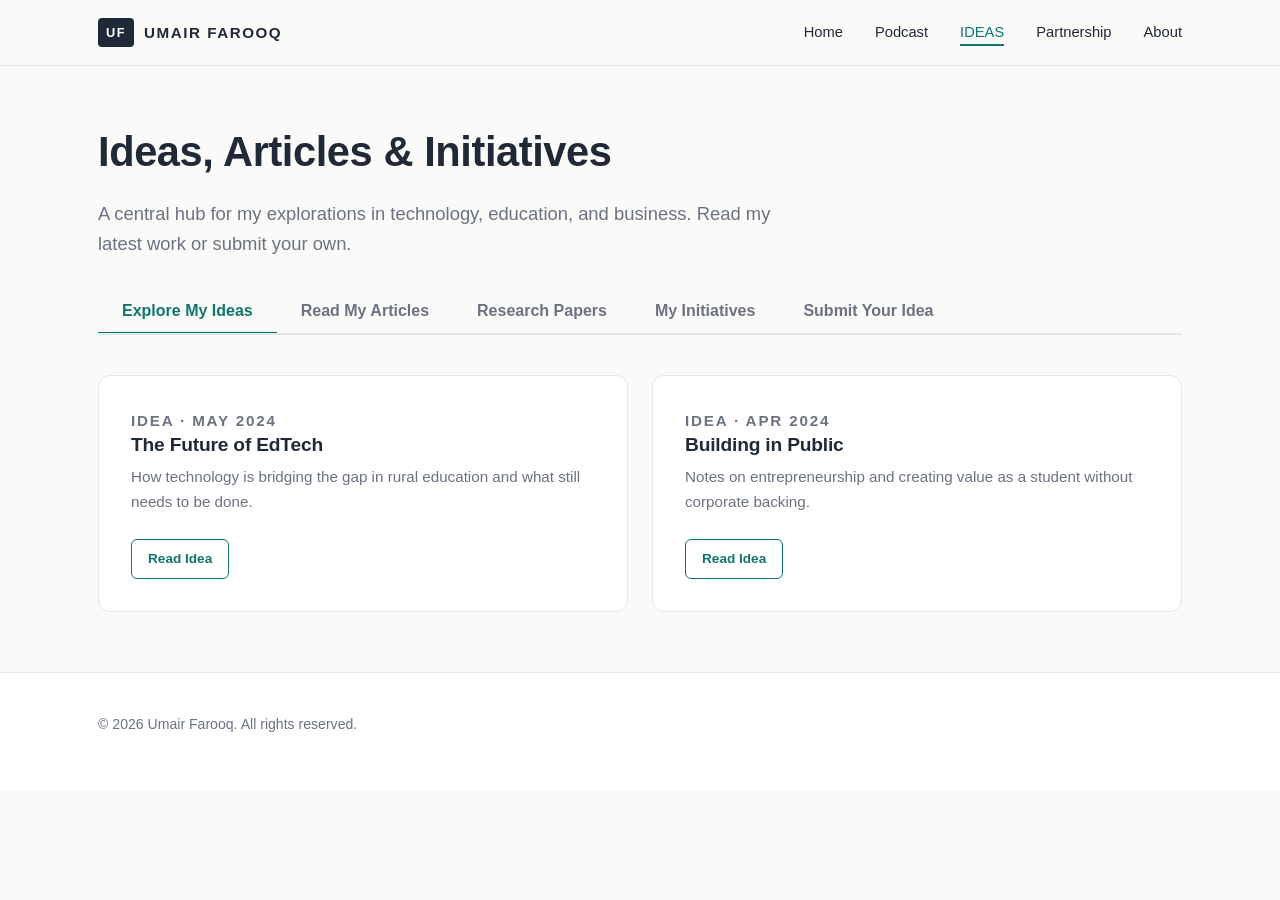
==== ideas.html @ 78187e90 "completed front end" ====
<!DOCTYPE html>
<html lang="en">
<head>
  <meta charset="UTF-8" />
  <meta name="viewport" content="width=device-width, initial-scale=1.0" />
  <title>Ideas &amp; Initiatives — Umair Farooq</title>
  <link rel="stylesheet" href="css/style.css" />
  <style>
    /* Tab Styles */
    .tab-menu {
      display: flex;
      border-bottom: 2px solid var(--border);
      margin-bottom: 40px;
      overflow-x: auto;
    }
    .tab-btn {
      background: none;
      border: none;
      padding: 12px 24px;
      font-size: 1rem;
      font-weight: 600;
      color: var(--muted);
      cursor: pointer;
      border-bottom: 3px solid transparent;
      margin-bottom: -2px;
      transition: all 0.2s;
      white-space: nowrap;
    }
    .tab-btn:hover { color: var(--text); }
    .tab-btn.active {
      color: var(--accent);
      border-bottom-color: var(--accent);
    }
    .tab-content { display: none; }
    .tab-content.active { display: block; animation: fadeIn 0.3s ease; }
    @keyframes fadeIn { from { opacity: 0; transform: translateY(5px); } to { opacity: 1; transform: translateY(0); } }

    /* Research List Style */
    .research-item {
      padding: 24px;
      border: 1px solid var(--border);
      border-radius: 8px;
      margin-bottom: 20px;
      background: var(--surface);
    }
    .research-item h3 { margin-bottom: 8px; }
    .research-meta {
      font-size: 0.85rem;
      color: var(--muted);
      margin-bottom: 16px;
      display: flex;
      gap: 16px;
      flex-wrap: wrap;
    }
    .research-abstract { margin-bottom: 16px; font-size: 0.95rem; }
  </style>
</head>
<body>

  <header class="site-header">
    <div class="container header-inner">
      <a href="index.html" class="logo" style="display: flex; align-items: center; gap: 10px;">
        <span style="background: var(--text); color: #fff; padding: 4px 8px; border-radius: 4px; font-size: 0.8rem;">UF</span>
        UMAIR FAROOQ
      </a>
      <button class="menu-toggle" aria-label="Toggle menu">☰</button>
      <nav class="main-nav">
        <ul>
          <li><a href="index.html">Home</a></li>
          <li><a href="podcast.html">Podcast</a></li>
          <li><a href="ideas.html" class="active">IDEAS</a></li>
          <li><a href="partnerships.html">Partnership</a></li>
          <li><a href="about.html">About</a></li>
        </ul>
      </nav>
    </div>
  </header>

  <main class="container" style="padding-top: 60px; padding-bottom: 60px;">
    
    <div style="margin-bottom: 30px;">
      <h1>Ideas, Articles &amp; Initiatives</h1>
      <p class="lead">A central hub for my explorations in technology, education, and business. Read my latest work or submit your own.</p>
    </div>

    <!-- TAB NAVIGATION -->
    <div class="tab-menu">
      <button class="tab-btn active" onclick="openTab('tab-ideas')">Explore My Ideas</button>
      <button class="tab-btn" onclick="openTab('tab-articles')">Read My Articles</button>
      <button class="tab-btn" onclick="openTab('tab-research')">Research Papers</button>
      <button class="tab-btn" onclick="openTab('tab-initiatives')">My Initiatives</button>
      <button class="tab-btn" onclick="openTab('tab-submit')">Submit Your Idea</button>
    </div>

    <!-- TAB 1: EXPLORE IDEAS (Cards) -->
    <div id="tab-ideas" class="tab-content active">
      <div class="grid-2">
        <a href="#" class="card" style="display: flex; flex-direction: column; justify-content: space-between;">
          <div>
            <p class="eyebrow">Idea · May 2024</p>
            <h3>The Future of EdTech</h3>
            <p>How technology is bridging the gap in rural education and what still needs to be done.</p>
          </div>
          <span class="btn btn-outline" style="margin-top: 24px; align-self: flex-start; padding: 8px 16px; font-size: 0.85rem;">Read Idea</span>
        </a>
        <a href="#" class="card" style="display: flex; flex-direction: column; justify-content: space-between;">
          <div>
            <p class="eyebrow">Idea · Apr 2024</p>
            <h3>Building in Public</h3>
            <p>Notes on entrepreneurship and creating value as a student without corporate backing.</p>
          </div>
          <span class="btn btn-outline" style="margin-top: 24px; align-self: flex-start; padding: 8px 16px; font-size: 0.85rem;">Read Idea</span>
        </a>
      </div>
    </div>

    <!-- TAB 2: READ ARTICLES (Editorial List) -->
    <div id="tab-articles" class="tab-content">
      <div style="max-width: 800px;">
        <div style="padding-bottom: 24px; border-bottom: 1px solid var(--border); margin-bottom: 24px;">
          <h3 style="margin-bottom: 5px;"><a href="#">The Psychology of Student Startups</a></h3>
          <p class="eyebrow">Published Article · May 12, 2024</p>
          <p>Why the fear of failure is the biggest barrier for young entrepreneurs, and how to overcome it.</p>
        </div>
        <div style="padding-bottom: 24px; border-bottom: 1px solid var(--border); margin-bottom: 24px;">
          <h3 style="margin-bottom: 5px;"><a href="#">Rethinking Higher Education Curriculums</a></h3>
          <p class="eyebrow">Published Article · Apr 05, 2024</p>
          <p>Are we teaching students the right skills for the 2030 job market? An analysis of current IT degrees.</p>
        </div>
      </div>
    </div>

    <!-- TAB 3: RESEARCH PAPERS (Academic List) -->
    <div id="tab-research" class="tab-content">
      <div class="research-item">
        <h3>Integration of AI in Primary Education</h3>
        <div class="research-meta">
          <span><strong>Authors:</strong> Umair Farooq</span>
          <span><strong>Domain:</strong> EdTech / AI</span>
          <span><strong>Status:</strong> Unpublished Draft</span>
        </div>
        <p class="research-abstract"><strong>Abstract:</strong> This paper explores the potential of LLMs to assist teachers in rural areas with lesson planning and personalized student feedback...</p>
        <a href="#" class="btn btn-outline" style="padding: 6px 14px; font-size: 0.85rem;">Read Paper</a>
        <a href="#" class="btn" style="padding: 6px 14px; font-size: 0.85rem; margin-left: 10px;">Download PDF</a>
      </div>
    </div>

    <!-- TAB 4: MY INITIATIVES -->
    <div id="tab-initiatives" class="tab-content">
      <div class="grid-2">
        <div class="card">
          <p class="eyebrow" style="color: #0369a1;">Initiative · Ongoing</p>
          <h3>Student Founders Network</h3>
          <p><strong>Objective:</strong> Connect student entrepreneurs with industry mentors.</p>
          <p><strong>Progress:</strong> 30% (Building MVP).</p>
          <a href="#" class="btn btn-outline" style="margin-top: 15px; padding: 8px 16px; font-size: 0.85rem;">Contribute to this</a>
        </div>
      </div>
    </div>

    <!-- TAB 5: SUBMIT YOUR IDEA (Comprehensive Form) -->
    <div id="tab-submit" class="tab-content">
      <div style="background: var(--surface); border: 1px solid var(--border); border-radius: 12px; padding: 40px; max-width: 800px;">
        <h2 style="margin-top: 0;">Submit Your Initiative</h2>
        <p class="lead" style="font-size: 1rem; margin-bottom: 30px;">
          Have an idea or project? Submit it below. Once reviewed, it may be published on the platform. You will receive a unique tracking ID to check the status later.
        </p>
        
        <form class="contact-form" id="submitIdeaForm">
          
          <label for="title">Initiative Title</label>
          <input type="text" id="title" placeholder="Give your initiative a clear title" required>

          <label for="category">Category</label>
          <select id="category" required>
            <option value="">Select a category...</option>
            <option value="tech">Technology</option>
            <option value="edu">Education</option>
            <option value="biz">Business / Startup</option>
            <option value="social">Social Impact</option>
          </select>

          <label for="problem">Problem They Want to Solve</label>
          <textarea id="problem" rows="3" placeholder="What is the core issue you are addressing?" required></textarea>

          <label for="solution">Proposed Solution</label>
          <textarea id="solution" rows="3" placeholder="How does your initiative solve this problem?" required></textarea>

          <label for="description">Detailed Description</label>
          <textarea id="description" rows="4" placeholder="Explain your initiative in detail..." required></textarea>

          <div style="border-top: 1px solid var(--border); margin: 30px 0 20px 0; padding-top: 20px;">
            <h3 style="font-size: 1.1rem;">Your Details</h3>
          </div>

          <label for="name">Your Name</label>
          <input type="text" id="name" placeholder="Full name" required>

          <label for="contact">Contact Info (Email or Phone)</label>
          <input type="text" id="contact" placeholder="How can we reach you?" required>

          <button type="submit" class="btn" style="margin-top: 30px;">Submit for Review</button>
          <p class="form-note">(Note: This form UI is ready. Backend connection will be added later).</p>
        </form>
      </div>
    </div>

  </main>

  <footer class="site-footer">
    <div class="container footer-inner">
      <p>© <span id="year"></span> Umair Farooq. All rights reserved.</p>
    </div>
  </footer>

  <script src="js/script.js"></script>
  <script>
    // JavaScript to handle the Tabs
    function openTab(tabId) {
      // Hide all tab contents
      const contents = document.querySelectorAll('.tab-content');
      contents.forEach(content => content.classList.remove('active'));

      // Remove active class from all buttons
      const buttons = document.querySelectorAll('.tab-btn');
      buttons.forEach(btn => btn.classList.remove('active'));

      // Show the selected tab content
      document.getElementById(tabId).classList.add('active');

      // Highlight the clicked button
      event.currentTarget.classList.add('active');
    }
  </script>
</body>
</html>
---- css/style.css ----
/* ============================================
   UMAIR FAROOQ — Global Stylesheet
   Charcoal + Teal + Off-white
   ============================================ */

* { box-sizing: border-box; margin: 0; padding: 0; }

:root {
  --bg: #fafaf9;
  --surface: #ffffff;
  --text: #1f2937;
  --muted: #6b7280;
  --accent: #0f766e;
  --accent-hover: #0b5d57;
  --border: #e5e7eb;
  --max-width: 1140px;
}

body {
  font-family: -apple-system, BlinkMacSystemFont, "Segoe UI", Roboto, Helvetica, Arial, sans-serif;
  color: var(--text);
  background: var(--bg);
  line-height: 1.65;
  -webkit-font-smoothing: antialiased;
}

.container {
  max-width: var(--max-width);
  margin: 0 auto;
  padding: 0 28px;
}

a { color: var(--accent); text-decoration: none; transition: color 0.15s; }
a:hover { color: var(--accent-hover); }

h1, h2, h3, h4 { line-height: 1.25; margin-bottom: 0.5em; font-weight: 700; letter-spacing: -0.01em; }
h1 { font-size: 2.6rem; }
h2 { font-size: 1.8rem; margin-top: 1.4em; }
h3 { font-size: 1.2rem; }

p { margin-bottom: 1em; }
.lead { font-size: 1.15rem; color: var(--muted); max-width: 680px; }

.eyebrow {
  text-transform: uppercase;
  font-size: 0.72rem;
  letter-spacing: 0.12em;
  color: var(--accent);
  font-weight: 600;
  margin-bottom: 0.6em;
}

/* ---------- Buttons ---------- */
.btn {
  display: inline-block;
  background: var(--accent);
  color: #fff;
  padding: 12px 24px;
  border-radius: 6px;
  font-weight: 600;
  font-size: 0.95rem;
  border: none;
  cursor: pointer;
  transition: background 0.15s, transform 0.1s;
}
.btn:hover { background: var(--accent-hover); color: #fff; }
.btn-outline {
  background: transparent;
  color: var(--accent);
  border: 1.5px solid var(--accent);
}
.btn-outline:hover { background: var(--accent); color: #fff; }
.btn-dark {
  background: var(--text);
}
.btn-dark:hover { background: #111827; }
.btn-danger { background: #a02c2c; }
.btn-danger:hover { background: #7c2020; }

/* ---------- Header ---------- */
.site-header {
  border-bottom: 1px solid var(--border);
  position: sticky;
  top: 0;
  background: rgba(250, 250, 249, 0.95);
  backdrop-filter: blur(8px);
  z-index: 100;
}
.header-inner {
  display: flex;
  align-items: center;
  justify-content: space-between;
  padding: 18px 28px;
}
.logo {
  font-weight: 800;
  letter-spacing: 0.1em;
  color: var(--text);
  font-size: 0.95rem;
}
.main-nav ul { display: flex; gap: 32px; list-style: none; }
.main-nav a {
  color: var(--text);
  font-size: 0.92rem;
  font-weight: 500;
  padding: 4px 0;
  border-bottom: 2px solid transparent;
}
.main-nav a.active { color: var(--accent); border-bottom-color: var(--accent); }
.main-nav a:hover { color: var(--accent); }

.menu-toggle {
  display: none;
  background: none;
  border: none;
  font-size: 1.5rem;
  cursor: pointer;
  color: var(--text);
}

/* ---------- Hero ---------- */
.hero { padding: 88px 0 64px; }
.hero-inner {
  display: grid;
  grid-template-columns: 1.3fr 1fr;
  gap: 64px;
  align-items: center;
}
.hero h1 { font-size: 3rem; margin-bottom: 0.3em; }
.hero .lead { margin-bottom: 1.4em; }
.hero-photo img {
  width: 100%;
  max-width: 380px;
  border-radius: 12px;
  display: block;
  box-shadow: 0 20px 50px rgba(31, 41, 55, 0.12);
}
.hero-links { display: flex; gap: 12px; margin-top: 24px; flex-wrap: wrap; }

/* ---------- Section & grids ---------- */
.section { padding: 64px 0; }
.section-alt { background: var(--surface); border-top: 1px solid var(--border); border-bottom: 1px solid var(--border); }
.grid-2 { display: grid; grid-template-columns: repeat(2, 1fr); gap: 24px; }
.grid-3 { display: grid; grid-template-columns: repeat(3, 1fr); gap: 24px; }
.grid-4 { display: grid; grid-template-columns: repeat(4, 1fr); gap: 20px; }

/* ---------- Cards ---------- */
.card {
  display: block;
  padding: 32px;
  border: 1px solid var(--border);
  border-radius: 12px;
  background: var(--surface);
  transition: transform 0.15s, box-shadow 0.15s, border-color 0.15s;
  color: var(--text);
}
.card:hover {
  transform: translateY(-3px);
  box-shadow: 0 14px 32px rgba(31, 41, 55, 0.08);
  border-color: #d1d5db;
}
.card h3 { margin-bottom: 0.4em; }
.card p { color: var(--muted); margin: 0; font-size: 0.95rem; }

/* ---------- Page header ---------- */
.page-header { padding: 80px 0 44px; border-bottom: 1px solid var(--border); }
.page-header h1 { margin-bottom: 0.3em; }

/* ---------- Footer ---------- */
.site-footer {
  border-top: 1px solid var(--border);
  padding: 40px 0;
  color: var(--muted);
  font-size: 0.88rem;
  background: var(--surface);
}
.footer-inner {
  display: flex;
  justify-content: space-between;
  align-items: center;
  flex-wrap: wrap;
  gap: 12px;
}
.footer-inner a { color: var(--muted); }
.footer-inner a:hover { color: var(--accent); }

/* ---------- Forms (shared) ---------- */
.contact-form {
  max-width: 560px;
  display: flex;
  flex-direction: column;
}
.contact-form label {
  font-weight: 600;
  font-size: 0.88rem;
  margin-bottom: 6px;
  margin-top: 18px;
}
.contact-form input,
.contact-form textarea,
.contact-form select {
  padding: 12px 14px;
  border: 1px solid var(--border);
  border-radius: 6px;
  font-family: inherit;
  font-size: 0.98rem;
  background: #fff;
  color: var(--text);
}
.contact-form input:focus,
.contact-form textarea:focus,
.contact-form select:focus {
  outline: 2px solid var(--accent);
  outline-offset: 1px;
  border-color: var(--accent);
}
.contact-form button { margin-top: 24px; align-self: flex-start; }
.form-note { font-size: 0.82rem; color: var(--muted); margin-top: 12px; }

/* ---------- Responsive ---------- */
@media (max-width: 860px) {
  .menu-toggle { display: block; }
  .main-nav {
    display: none;
    position: absolute;
    top: 100%;
    left: 0;
    right: 0;
    background: var(--surface);
    border-bottom: 1px solid var(--border);
    padding: 20px 28px;
  }
  .main-nav.open { display: block; }
.main-nav ul { 
  display: flex; 
  gap: 24px; /* Changed from 32px to 24px to fit the 5th item comfortably */
  list-style: none; 
}

  .hero { padding: 56px 0; }
  .hero-inner { grid-template-columns: 1fr; gap: 40px; }
  .hero-photo { order: -1; }
  .hero-photo img { max-width: 260px; }
  .hero h1 { font-size: 2.2rem; }

  .grid-2, .grid-3, .grid-4 { grid-template-columns: 1fr; }
  .section { padding: 44px 0; }
  .page-header { padding: 56px 0 32px; }
  h1 { font-size: 2.1rem; }
  h2 { font-size: 1.5rem; }
}
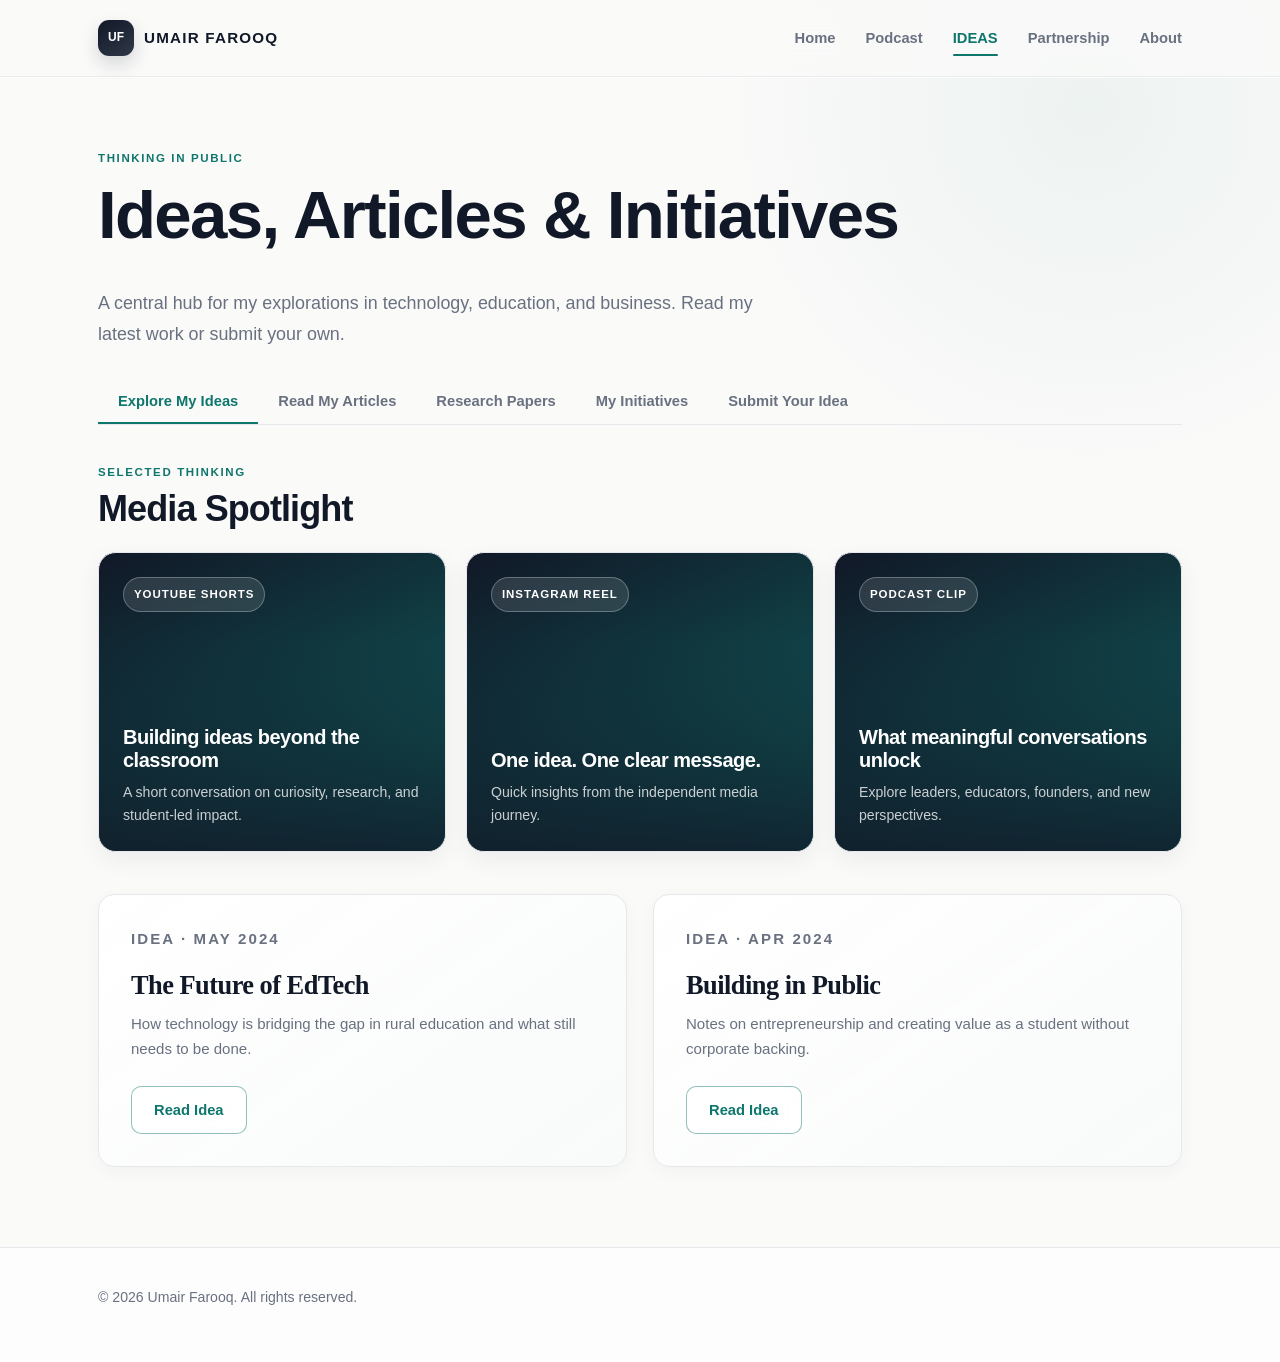
==== commit 920e1c4e: "updated code" ====
--- a/ideas.html
+++ b/ideas.html
@@ -5,62 +5,13 @@
   <meta name="viewport" content="width=device-width, initial-scale=1.0" />
   <title>Ideas &amp; Initiatives — Umair Farooq</title>
   <link rel="stylesheet" href="css/style.css" />
-  <style>
-    /* Tab Styles */
-    .tab-menu {
-      display: flex;
-      border-bottom: 2px solid var(--border);
-      margin-bottom: 40px;
-      overflow-x: auto;
-    }
-    .tab-btn {
-      background: none;
-      border: none;
-      padding: 12px 24px;
-      font-size: 1rem;
-      font-weight: 600;
-      color: var(--muted);
-      cursor: pointer;
-      border-bottom: 3px solid transparent;
-      margin-bottom: -2px;
-      transition: all 0.2s;
-      white-space: nowrap;
-    }
-    .tab-btn:hover { color: var(--text); }
-    .tab-btn.active {
-      color: var(--accent);
-      border-bottom-color: var(--accent);
-    }
-    .tab-content { display: none; }
-    .tab-content.active { display: block; animation: fadeIn 0.3s ease; }
-    @keyframes fadeIn { from { opacity: 0; transform: translateY(5px); } to { opacity: 1; transform: translateY(0); } }
-
-    /* Research List Style */
-    .research-item {
-      padding: 24px;
-      border: 1px solid var(--border);
-      border-radius: 8px;
-      margin-bottom: 20px;
-      background: var(--surface);
-    }
-    .research-item h3 { margin-bottom: 8px; }
-    .research-meta {
-      font-size: 0.85rem;
-      color: var(--muted);
-      margin-bottom: 16px;
-      display: flex;
-      gap: 16px;
-      flex-wrap: wrap;
-    }
-    .research-abstract { margin-bottom: 16px; font-size: 0.95rem; }
-  </style>
 </head>
 <body>
 
   <header class="site-header">
     <div class="container header-inner">
-      <a href="index.html" class="logo" style="display: flex; align-items: center; gap: 10px;">
-        <span style="background: var(--text); color: #fff; padding: 4px 8px; border-radius: 4px; font-size: 0.8rem;">UF</span>
+      <a href="index.html" class="logo">
+        <span class="logo-mark">UF</span>
         UMAIR FAROOQ
       </a>
       <button class="menu-toggle" aria-label="Toggle menu">☰</button>
@@ -76,57 +27,93 @@
     </div>
   </header>
 
-  <main class="container" style="padding-top: 60px; padding-bottom: 60px;">
+  <main class="container" style="padding-top: 72px; padding-bottom: 80px;">
     
     <div style="margin-bottom: 30px;">
+      <p class="eyebrow">Thinking in public</p>
       <h1>Ideas, Articles &amp; Initiatives</h1>
       <p class="lead">A central hub for my explorations in technology, education, and business. Read my latest work or submit your own.</p>
     </div>
 
     <!-- TAB NAVIGATION -->
     <div class="tab-menu">
-      <button class="tab-btn active" onclick="openTab('tab-ideas')">Explore My Ideas</button>
-      <button class="tab-btn" onclick="openTab('tab-articles')">Read My Articles</button>
-      <button class="tab-btn" onclick="openTab('tab-research')">Research Papers</button>
-      <button class="tab-btn" onclick="openTab('tab-initiatives')">My Initiatives</button>
-      <button class="tab-btn" onclick="openTab('tab-submit')">Submit Your Idea</button>
+      <button class="tab-btn active" onclick="openTab('tab-ideas', this)">Explore My Ideas</button>
+      <button class="tab-btn" onclick="openTab('tab-articles', this)">Read My Articles</button>
+      <button class="tab-btn" onclick="openTab('tab-research', this)">Research Papers</button>
+      <button class="tab-btn" onclick="openTab('tab-initiatives', this)">My Initiatives</button>
+      <button class="tab-btn" onclick="openTab('tab-submit', this)">Submit Your Idea</button>
     </div>
 
     <!-- TAB 1: EXPLORE IDEAS (Cards) -->
     <div id="tab-ideas" class="tab-content active">
+      <div class="media-section-heading">
+        <div>
+          <p class="eyebrow" style="margin-bottom: 6px;">Selected thinking</p>
+          <h2>Media Spotlight</h2>
+        </div>
+      </div>
+      <div class="spotlight-grid">
+        <a href="https://www.youtube.com/@umairf313" target="_blank" class="spotlight-card" aria-label="Watch on YouTube">
+          <div class="spotlight-card-content">
+            <span class="spotlight-platform">YouTube Shorts</span>
+            <div>
+              <h3>Building ideas beyond the classroom</h3>
+              <p>A short conversation on curiosity, research, and student-led impact.</p>
+            </div>
+          </div>
+        </a>
+        <a href="https://www.instagram.com/mir_umair_farooq/" target="_blank" class="spotlight-card" aria-label="View on Instagram">
+          <div class="spotlight-card-content">
+            <span class="spotlight-platform">Instagram Reel</span>
+            <div>
+              <h3>One idea. One clear message.</h3>
+              <p>Quick insights from the independent media journey.</p>
+            </div>
+          </div>
+        </a>
+        <a href="podcast.html" class="spotlight-card" aria-label="Explore the podcast">
+          <div class="spotlight-card-content">
+            <span class="spotlight-platform">Podcast Clip</span>
+            <div>
+              <h3>What meaningful conversations unlock</h3>
+              <p>Explore leaders, educators, founders, and new perspectives.</p>
+            </div>
+          </div>
+        </a>
+      </div>
       <div class="grid-2">
-        <a href="#" class="card" style="display: flex; flex-direction: column; justify-content: space-between;">
+        <a href="#" class="card editorial-card">
           <div>
             <p class="eyebrow">Idea · May 2024</p>
             <h3>The Future of EdTech</h3>
             <p>How technology is bridging the gap in rural education and what still needs to be done.</p>
           </div>
-          <span class="btn btn-outline" style="margin-top: 24px; align-self: flex-start; padding: 8px 16px; font-size: 0.85rem;">Read Idea</span>
-        </a>
-        <a href="#" class="card" style="display: flex; flex-direction: column; justify-content: space-between;">
+          <span class="btn btn-outline" style="margin-top: 24px; align-self: flex-start;">Read Idea</span>
+        </a>
+        <a href="#" class="card editorial-card">
           <div>
             <p class="eyebrow">Idea · Apr 2024</p>
             <h3>Building in Public</h3>
             <p>Notes on entrepreneurship and creating value as a student without corporate backing.</p>
           </div>
-          <span class="btn btn-outline" style="margin-top: 24px; align-self: flex-start; padding: 8px 16px; font-size: 0.85rem;">Read Idea</span>
+          <span class="btn btn-outline" style="margin-top: 24px; align-self: flex-start;">Read Idea</span>
         </a>
       </div>
     </div>
 
     <!-- TAB 2: READ ARTICLES (Editorial List) -->
     <div id="tab-articles" class="tab-content">
-      <div style="max-width: 800px;">
-        <div style="padding-bottom: 24px; border-bottom: 1px solid var(--border); margin-bottom: 24px;">
-          <h3 style="margin-bottom: 5px;"><a href="#">The Psychology of Student Startups</a></h3>
+      <div class="article-list">
+        <article class="article-item">
+          <h3><a href="#">The Psychology of Student Startups</a></h3>
           <p class="eyebrow">Published Article · May 12, 2024</p>
           <p>Why the fear of failure is the biggest barrier for young entrepreneurs, and how to overcome it.</p>
-        </div>
-        <div style="padding-bottom: 24px; border-bottom: 1px solid var(--border); margin-bottom: 24px;">
-          <h3 style="margin-bottom: 5px;"><a href="#">Rethinking Higher Education Curriculums</a></h3>
+        </article>
+        <article class="article-item">
+          <h3><a href="#">Rethinking Higher Education Curriculums</a></h3>
           <p class="eyebrow">Published Article · Apr 05, 2024</p>
           <p>Are we teaching students the right skills for the 2030 job market? An analysis of current IT degrees.</p>
-        </div>
+        </article>
       </div>
     </div>
 
@@ -160,7 +147,7 @@
 
     <!-- TAB 5: SUBMIT YOUR IDEA (Comprehensive Form) -->
     <div id="tab-submit" class="tab-content">
-      <div style="background: var(--surface); border: 1px solid var(--border); border-radius: 12px; padding: 40px; max-width: 800px;">
+      <div class="form-panel">
         <h2 style="margin-top: 0;">Submit Your Initiative</h2>
         <p class="lead" style="font-size: 1rem; margin-bottom: 30px;">
           Have an idea or project? Submit it below. Once reviewed, it may be published on the platform. You will receive a unique tracking ID to check the status later.
@@ -200,7 +187,7 @@
           <input type="text" id="contact" placeholder="How can we reach you?" required>
 
           <button type="submit" class="btn" style="margin-top: 30px;">Submit for Review</button>
-          <p class="form-note">(Note: This form UI is ready. Backend connection will be added later).</p>
+          <p class="form-note">Submissions are sent securely to the platform backend.</p>
         </form>
       </div>
     </div>
@@ -216,7 +203,7 @@
   <script src="js/script.js"></script>
   <script>
     // JavaScript to handle the Tabs
-    function openTab(tabId) {
+    function openTab(tabId, activeButton) {
       // Hide all tab contents
       const contents = document.querySelectorAll('.tab-content');
       contents.forEach(content => content.classList.remove('active'));
@@ -229,7 +216,7 @@
       document.getElementById(tabId).classList.add('active');
 
       // Highlight the clicked button
-      event.currentTarget.classList.add('active');
+      activeButton.classList.add('active');
     }
   </script>
 </body>
--- a/css/style.css
+++ b/css/style.css
@@ -1,25 +1,38 @@
 /* ============================================
-   UMAIR FAROOQ — Global Stylesheet
-   Charcoal + Teal + Off-white
+   UMAIR FAROOQ — Premium Global Stylesheet
+   Charcoal, Off-white, and Muted Teal
    ============================================ */
 
-* { box-sizing: border-box; margin: 0; padding: 0; }
+* {
+  box-sizing: border-box;
+  margin: 0;
+  padding: 0;
+}
 
 :root {
   --bg: #fafaf9;
   --surface: #ffffff;
-  --text: #1f2937;
-  --muted: #6b7280;
+  --text: #111827;
+  --muted: #697180;
   --accent: #0f766e;
   --accent-hover: #0b5d57;
-  --border: #e5e7eb;
+  --accent-soft: rgba(15, 118, 110, 0.10);
+  --border: #e6e8ec;
+  --shadow-sm: 0 8px 24px rgba(17, 24, 39, 0.06);
+  --shadow-lg: 0 24px 55px rgba(17, 24, 39, 0.12);
   --max-width: 1140px;
+}
+
+html {
+  scroll-behavior: smooth;
 }
 
 body {
   font-family: -apple-system, BlinkMacSystemFont, "Segoe UI", Roboto, Helvetica, Arial, sans-serif;
   color: var(--text);
-  background: var(--bg);
+  background:
+    radial-gradient(circle at 85% 8%, rgba(15, 118, 110, 0.055), transparent 24rem),
+    var(--bg);
   line-height: 1.65;
   -webkit-font-smoothing: antialiased;
 }
@@ -27,225 +40,781 @@
 .container {
   max-width: var(--max-width);
   margin: 0 auto;
-  padding: 0 28px;
-}
-
-a { color: var(--accent); text-decoration: none; transition: color 0.15s; }
-a:hover { color: var(--accent-hover); }
-
-h1, h2, h3, h4 { line-height: 1.25; margin-bottom: 0.5em; font-weight: 700; letter-spacing: -0.01em; }
-h1 { font-size: 2.6rem; }
-h2 { font-size: 1.8rem; margin-top: 1.4em; }
-h3 { font-size: 1.2rem; }
-
-p { margin-bottom: 1em; }
-.lead { font-size: 1.15rem; color: var(--muted); max-width: 680px; }
+  padding-inline: 28px;
+}
+
+a {
+  color: var(--accent);
+  text-decoration: none;
+  transition: color 180ms ease;
+}
+
+a:hover {
+  color: var(--accent-hover);
+}
+
+h1,
+h2,
+h3,
+h4 {
+  line-height: 1.16;
+  margin-bottom: 0.5em;
+  font-weight: 800;
+  letter-spacing: -0.025em;
+}
+
+h1 {
+  font-size: clamp(2.45rem, 6vw, 4.2rem);
+}
+
+h2 {
+  font-size: clamp(1.65rem, 3vw, 2.25rem);
+  margin-top: 1.4em;
+}
+
+h3 {
+  font-size: 1.25rem;
+}
+
+p {
+  margin-bottom: 1em;
+}
+
+.lead {
+  max-width: 700px;
+  color: var(--muted);
+  font-size: 1.12rem;
+  line-height: 1.75;
+}
 
 .eyebrow {
+  margin-bottom: 0.7em;
+  color: var(--accent);
+  font-size: 0.72rem;
+  font-weight: 800;
+  letter-spacing: 0.14em;
   text-transform: uppercase;
-  font-size: 0.72rem;
-  letter-spacing: 0.12em;
+}
+
+/* ---------- Modern Glass Header ---------- */
+.site-header {
+  position: sticky;
+  top: 0;
+  z-index: 100;
+  border-bottom: 1px solid rgba(230, 232, 236, 0.82);
+  background: rgba(250, 250, 249, 0.78);
+  box-shadow: 0 1px 0 rgba(255, 255, 255, 0.75);
+  backdrop-filter: blur(18px) saturate(140%);
+  -webkit-backdrop-filter: blur(18px) saturate(140%);
+}
+
+.header-inner {
+  display: flex;
+  align-items: center;
+  justify-content: space-between;
+  min-height: 76px;
+  padding-block: 14px;
+}
+
+.logo {
+  display: flex;
+  align-items: center;
+  gap: 10px;
+  color: var(--text);
+  font-size: 0.95rem;
+  font-weight: 900;
+  letter-spacing: 0.08em;
+}
+
+.logo-mark {
+  display: grid;
+  width: 36px;
+  height: 36px;
+  place-items: center;
+  border-radius: 11px;
+  background: linear-gradient(145deg, var(--text), #303949);
+  color: #fff;
+  box-shadow: 0 8px 18px rgba(17, 24, 39, 0.16);
+  font-size: 0.75rem;
+  letter-spacing: 0;
+}
+
+.main-nav ul {
+  display: flex;
+  gap: 30px;
+  list-style: none;
+}
+
+.main-nav a {
+  position: relative;
+  display: block;
+  padding: 8px 0;
+  color: var(--muted);
+  font-size: 0.92rem;
+  font-weight: 700;
+}
+
+.main-nav a::after {
+  position: absolute;
+  right: 0;
+  bottom: 2px;
+  left: 0;
+  height: 2px;
+  border-radius: 99px;
+  background: var(--accent);
+  content: "";
+  transform: scaleX(0);
+  transition: transform 180ms ease;
+}
+
+.main-nav a.active,
+.main-nav a:hover {
   color: var(--accent);
-  font-weight: 600;
-  margin-bottom: 0.6em;
-}
-
-/* ---------- Buttons ---------- */
+}
+
+.main-nav a.active::after,
+.main-nav a:hover::after {
+  transform: scaleX(1);
+}
+
+.menu-toggle {
+  display: none;
+  border: 0;
+  background: transparent;
+  color: var(--text);
+  cursor: pointer;
+  font-size: 1.5rem;
+}
+
+/* ---------- Premium Buttons ---------- */
 .btn {
-  display: inline-block;
+  display: inline-flex;
+  align-items: center;
+  justify-content: center;
+  min-height: 46px;
+  padding: 11px 22px;
+  border: 1px solid transparent;
+  border-radius: 10px;
+  background: linear-gradient(135deg, var(--accent), #16877d);
+  box-shadow: 0 8px 20px rgba(15, 118, 110, 0.16);
+  color: #fff;
+  font-size: 0.92rem;
+  font-weight: 800;
+  cursor: pointer;
+  transition: transform 180ms ease, box-shadow 180ms ease, background 180ms ease;
+}
+
+.btn:hover {
+  background: linear-gradient(135deg, var(--accent-hover), var(--accent));
+  box-shadow: 0 12px 28px rgba(15, 118, 110, 0.24);
+  color: #fff;
+  transform: translateY(-2px);
+}
+
+.btn:active {
+  transform: translateY(0);
+}
+
+.btn-outline {
+  border-color: rgba(15, 118, 110, 0.45);
+  background: rgba(255, 255, 255, 0.72);
+  box-shadow: none;
+  color: var(--accent);
+  backdrop-filter: blur(8px);
+}
+
+.btn-outline:hover {
+  border-color: var(--accent);
   background: var(--accent);
   color: #fff;
-  padding: 12px 24px;
-  border-radius: 6px;
-  font-weight: 600;
-  font-size: 0.95rem;
-  border: none;
-  cursor: pointer;
-  transition: background 0.15s, transform 0.1s;
-}
-.btn:hover { background: var(--accent-hover); color: #fff; }
-.btn-outline {
-  background: transparent;
-  color: var(--accent);
-  border: 1.5px solid var(--accent);
-}
-.btn-outline:hover { background: var(--accent); color: #fff; }
+}
+
 .btn-dark {
-  background: var(--text);
-}
-.btn-dark:hover { background: #111827; }
-.btn-danger { background: #a02c2c; }
-.btn-danger:hover { background: #7c2020; }
-
-/* ---------- Header ---------- */
-.site-header {
-  border-bottom: 1px solid var(--border);
-  position: sticky;
-  top: 0;
-  background: rgba(250, 250, 249, 0.95);
-  backdrop-filter: blur(8px);
-  z-index: 100;
-}
-.header-inner {
-  display: flex;
-  align-items: center;
-  justify-content: space-between;
-  padding: 18px 28px;
-}
-.logo {
-  font-weight: 800;
-  letter-spacing: 0.1em;
-  color: var(--text);
-  font-size: 0.95rem;
-}
-.main-nav ul { display: flex; gap: 32px; list-style: none; }
-.main-nav a {
-  color: var(--text);
-  font-size: 0.92rem;
-  font-weight: 500;
-  padding: 4px 0;
-  border-bottom: 2px solid transparent;
-}
-.main-nav a.active { color: var(--accent); border-bottom-color: var(--accent); }
-.main-nav a:hover { color: var(--accent); }
-
-.menu-toggle {
-  display: none;
-  background: none;
-  border: none;
-  font-size: 1.5rem;
-  cursor: pointer;
-  color: var(--text);
-}
-
-/* ---------- Hero ---------- */
-.hero { padding: 88px 0 64px; }
+  background: linear-gradient(135deg, var(--text), #293241);
+  box-shadow: 0 8px 20px rgba(17, 24, 39, 0.16);
+}
+
+/* ---------- Hero & Portrait ---------- */
+.hero {
+  padding: 90px 0 70px;
+}
+
 .hero-inner {
   display: grid;
-  grid-template-columns: 1.3fr 1fr;
-  gap: 64px;
+  grid-template-columns: minmax(0, 1.25fr) minmax(280px, 0.75fr);
   align-items: center;
-}
-.hero h1 { font-size: 3rem; margin-bottom: 0.3em; }
-.hero .lead { margin-bottom: 1.4em; }
+  gap: 70px;
+}
+
+.hero-text {
+  position: relative;
+  z-index: 1;
+}
+
+.hero-text h1 {
+  max-width: 760px;
+  margin-bottom: 0.28em;
+}
+
+.hero-text .lead {
+  margin-bottom: 1.1em;
+}
+
+.hero-links {
+  display: flex;
+  flex-wrap: wrap;
+  gap: 12px;
+  margin-top: 28px;
+}
+
+.hero-photo {
+  position: relative;
+  isolation: isolate;
+  display: grid;
+  place-items: center;
+  min-height: 440px;
+}
+
+.hero-photo::before {
+  position: absolute;
+  z-index: -2;
+  width: 88%;
+  height: 88%;
+  border-radius: 42% 58% 64% 36% / 45% 38% 62% 55%;
+  background: linear-gradient(145deg, rgba(15, 118, 110, 0.22), rgba(15, 118, 110, 0.03));
+  content: "";
+  transform: rotate(-7deg);
+}
+
+.hero-photo::after {
+  position: absolute;
+  z-index: -1;
+  right: 1%;
+  bottom: 4%;
+  width: 70%;
+  height: 16%;
+  border-radius: 50%;
+  background: rgba(17, 24, 39, 0.12);
+  content: "";
+  filter: blur(18px);
+}
+
 .hero-photo img {
-  width: 100%;
-  max-width: 380px;
-  border-radius: 12px;
+  width: min(82%, 360px);
+  aspect-ratio: 4 / 5;
+  border: 8px solid rgba(255, 255, 255, 0.92);
+  border-radius: 42% 58% 52% 48% / 36% 42% 58% 64%;
+  object-fit: cover;
+  box-shadow: var(--shadow-lg);
+  transition: transform 500ms cubic-bezier(.2,.8,.2,1), border-radius 500ms ease;
+}
+
+.hero-photo:hover img {
+  border-radius: 34% 66% 45% 55% / 44% 36% 64% 56%;
+  transform: translateY(-6px) rotate(1deg);
+}
+
+/* ---------- Cards, Grids & Editorial Content ---------- */
+.grid-2 {
+  display: grid;
+  grid-template-columns: repeat(2, minmax(0, 1fr));
+  gap: 26px;
+}
+
+.grid-3 {
+  display: grid;
+  grid-template-columns: repeat(3, minmax(0, 1fr));
+  gap: 26px;
+}
+
+.grid-4 {
+  display: grid;
+  grid-template-columns: repeat(4, minmax(0, 1fr));
+  gap: 20px;
+}
+
+.card {
+  position: relative;
   display: block;
-  box-shadow: 0 20px 50px rgba(31, 41, 55, 0.12);
-}
-.hero-links { display: flex; gap: 12px; margin-top: 24px; flex-wrap: wrap; }
-
-/* ---------- Section & grids ---------- */
-.section { padding: 64px 0; }
-.section-alt { background: var(--surface); border-top: 1px solid var(--border); border-bottom: 1px solid var(--border); }
-.grid-2 { display: grid; grid-template-columns: repeat(2, 1fr); gap: 24px; }
-.grid-3 { display: grid; grid-template-columns: repeat(3, 1fr); gap: 24px; }
-.grid-4 { display: grid; grid-template-columns: repeat(4, 1fr); gap: 20px; }
-
-/* ---------- Cards ---------- */
-.card {
-  display: block;
+  overflow: hidden;
   padding: 32px;
   border: 1px solid var(--border);
-  border-radius: 12px;
+  border-radius: 16px;
+  background: rgba(255, 255, 255, 0.9);
+  box-shadow: 0 5px 18px rgba(17, 24, 39, 0.035);
+  color: var(--text);
+  transition: transform 220ms cubic-bezier(.2,.8,.2,1), box-shadow 220ms ease, border-color 220ms ease;
+}
+
+.card::after {
+  position: absolute;
+  right: -40px;
+  bottom: -40px;
+  width: 100px;
+  height: 100px;
+  border-radius: 50%;
+  background: var(--accent-soft);
+  content: "";
+  opacity: 0;
+  transition: opacity 220ms ease, transform 220ms ease;
+}
+
+.card:hover {
+  border-color: rgba(15, 118, 110, 0.48);
+  box-shadow: var(--shadow-lg);
+  transform: translateY(-7px);
+}
+
+.card:hover::after {
+  opacity: 1;
+  transform: scale(1.35);
+}
+
+.card h3 {
+  margin-bottom: 0.45em;
+}
+
+.card p {
+  margin: 0;
+  color: var(--muted);
+  font-size: 0.94rem;
+}
+
+/* ---------- Homepage Interactive Tiles ---------- */
+.navigation-tile {
+  min-height: 210px;
+  padding: 28px;
+  text-align: left;
+}
+
+.tile-icon {
+  display: grid;
+  width: 44px;
+  height: 44px;
+  margin-bottom: 34px;
+  place-items: center;
+  border: 1px solid rgba(15, 118, 110, 0.16);
+  border-radius: 13px;
+  background: var(--accent-soft);
+  color: var(--accent);
+  font-size: 1.1rem;
+  font-weight: 900;
+  transition: background 220ms ease, color 220ms ease, transform 220ms ease;
+}
+
+.navigation-tile:hover .tile-icon {
+  background: var(--accent);
+  color: #fff;
+  transform: rotate(-4deg) scale(1.05);
+}
+
+.tile-arrow {
+  position: absolute;
+  right: 26px;
+  bottom: 20px;
+  color: var(--accent);
+  font-size: 1.1rem;
+  opacity: 0;
+  transform: translateX(-8px);
+  transition: opacity 220ms ease, transform 220ms ease;
+}
+
+.navigation-tile:hover .tile-arrow {
+  opacity: 1;
+  transform: translateX(0);
+}
+
+/* ---------- Podcast Media Library ---------- */
+.media-section-heading {
+  display: flex;
+  align-items: end;
+  justify-content: space-between;
+  margin: 12px 0 22px;
+}
+
+.media-section-heading h2 {
+  margin: 0;
+}
+
+.media-card {
+  min-height: 230px;
+  padding: 28px;
+  background:
+    linear-gradient(145deg, rgba(255, 255, 255, 0.96), rgba(242, 247, 246, 0.96));
+  text-align: left;
+}
+
+.media-card::before {
+  position: absolute;
+  right: 22px;
+  bottom: 22px;
+  width: 58px;
+  height: 58px;
+  border: 1px solid rgba(15, 118, 110, 0.18);
+  border-radius: 50%;
+  background: rgba(255, 255, 255, 0.8);
+  content: "▶";
+  display: grid;
+  place-items: center;
+  color: var(--accent);
+  font-size: 0.85rem;
+  box-shadow: 0 10px 22px rgba(17, 24, 39, 0.08);
+  transition: background 220ms ease, color 220ms ease, transform 220ms ease;
+}
+
+.media-card:hover::before {
+  background: var(--accent);
+  color: #fff;
+  transform: scale(1.08);
+}
+
+.media-card h3,
+.media-card p {
+  max-width: calc(100% - 70px);
+}
+
+.media-card h3 {
+  margin-top: 48px;
+  margin-bottom: 8px;
+}
+
+.media-card .eyebrow {
+  position: absolute;
+  top: 24px;
+  left: 28px;
+}
+
+/* ---------- Ideas Tabs & Editorial Cards ---------- */
+.tab-menu {
+  display: flex;
+  overflow-x: auto;
+  margin-bottom: 38px;
+  border-bottom: 1px solid var(--border);
+  scrollbar-width: thin;
+}
+
+.tab-btn {
+  flex: 0 0 auto;
+  margin-bottom: -1px;
+  padding: 13px 20px;
+  border: 0;
+  border-bottom: 3px solid transparent;
+  background: transparent;
+  color: var(--muted);
+  font-size: 0.92rem;
+  font-weight: 800;
+  cursor: pointer;
+  transition: color 180ms ease, border-color 180ms ease;
+}
+
+.tab-btn:hover {
+  color: var(--text);
+}
+
+.tab-btn.active {
+  border-bottom-color: var(--accent);
+  color: var(--accent);
+}
+
+.tab-content {
+  display: none;
+}
+
+.tab-content.active {
+  display: block;
+  animation: fadeIn 280ms ease;
+}
+
+@keyframes fadeIn {
+  from { opacity: 0; transform: translateY(7px); }
+  to { opacity: 1; transform: translateY(0); }
+}
+
+.editorial-card {
+  min-height: 260px;
+  display: flex;
+  flex-direction: column;
+  justify-content: space-between;
+  background:
+    linear-gradient(145deg, rgba(255,255,255,0.98), rgba(248,250,249,0.96));
+}
+
+.editorial-card .eyebrow {
+  margin-bottom: 18px;
+}
+
+.editorial-card h3 {
+  font-family: Georgia, "Times New Roman", serif;
+  font-size: 1.65rem;
+  letter-spacing: -0.02em;
+}
+
+.article-list {
+  max-width: 820px;
+}
+
+.article-item {
+  margin-bottom: 18px;
+  padding: 28px 0 26px;
+  border-bottom: 1px solid var(--border);
+}
+
+.article-item h3 {
+  margin-bottom: 8px;
+  font-family: Georgia, "Times New Roman", serif;
+  font-size: 1.55rem;
+}
+
+.article-item p:not(.eyebrow) {
+  max-width: 680px;
+  color: var(--muted);
+}
+
+/* ---------- Premium Social Media Spotlight ---------- */
+.spotlight-grid {
+  display: grid;
+  grid-template-columns: repeat(3, minmax(0, 1fr));
+  gap: 20px;
+  margin-bottom: 42px;
+}
+
+.spotlight-card {
+  position: relative;
+  min-height: 300px;
+  overflow: hidden;
+  border: 1px solid var(--border);
+  border-radius: 18px;
+  background:
+    linear-gradient(155deg, rgba(17,24,39,0.92), rgba(15,118,110,0.78)),
+    var(--text);
+  box-shadow: var(--shadow-sm);
+  color: #fff;
+  transition: transform 220ms ease, box-shadow 220ms ease;
+}
+
+.spotlight-card:hover {
+  box-shadow: var(--shadow-lg);
+  transform: translateY(-6px);
+}
+
+.spotlight-card-content {
+  position: absolute;
+  inset: 0;
+  display: flex;
+  flex-direction: column;
+  justify-content: space-between;
+  padding: 24px;
+  background: linear-gradient(to top, rgba(17,24,39,0.82), transparent 70%);
+}
+
+.spotlight-platform {
+  align-self: flex-start;
+  padding: 7px 10px;
+  border: 1px solid rgba(255,255,255,0.28);
+  border-radius: 999px;
+  background: rgba(255,255,255,0.12);
+  font-size: 0.72rem;
+  font-weight: 800;
+  letter-spacing: 0.08em;
+  text-transform: uppercase;
+  backdrop-filter: blur(10px);
+}
+
+.spotlight-card h3 {
+  margin: 0;
+  color: #fff;
+  font-size: 1.25rem;
+}
+
+.spotlight-card p {
+  margin: 8px 0 0;
+  color: rgba(255,255,255,0.78);
+  font-size: 0.88rem;
+}
+
+.research-item {
+  margin-bottom: 20px;
+  padding: 28px;
+  border: 1px solid var(--border);
+  border-radius: 14px;
   background: var(--surface);
-  transition: transform 0.15s, box-shadow 0.15s, border-color 0.15s;
+  box-shadow: var(--shadow-sm);
+}
+
+.research-meta {
+  display: flex;
+  flex-wrap: wrap;
+  gap: 12px 24px;
+  margin-bottom: 16px;
+  color: var(--muted);
+  font-size: 0.85rem;
+}
+
+.research-abstract {
+  max-width: 760px;
+  font-size: 0.95rem;
+}
+
+/* ---------- Modern Forms ---------- */
+.contact-form {
+  display: flex;
+  max-width: 600px;
+  flex-direction: column;
+}
+
+.contact-form label {
+  margin: 18px 0 7px;
   color: var(--text);
-}
-.card:hover {
-  transform: translateY(-3px);
-  box-shadow: 0 14px 32px rgba(31, 41, 55, 0.08);
-  border-color: #d1d5db;
-}
-.card h3 { margin-bottom: 0.4em; }
-.card p { color: var(--muted); margin: 0; font-size: 0.95rem; }
-
-/* ---------- Page header ---------- */
-.page-header { padding: 80px 0 44px; border-bottom: 1px solid var(--border); }
-.page-header h1 { margin-bottom: 0.3em; }
-
-/* ---------- Footer ---------- */
-.site-footer {
-  border-top: 1px solid var(--border);
-  padding: 40px 0;
-  color: var(--muted);
   font-size: 0.88rem;
-  background: var(--surface);
-}
-.footer-inner {
-  display: flex;
-  justify-content: space-between;
-  align-items: center;
-  flex-wrap: wrap;
-  gap: 12px;
-}
-.footer-inner a { color: var(--muted); }
-.footer-inner a:hover { color: var(--accent); }
-
-/* ---------- Forms (shared) ---------- */
-.contact-form {
-  max-width: 560px;
-  display: flex;
-  flex-direction: column;
-}
-.contact-form label {
-  font-weight: 600;
-  font-size: 0.88rem;
-  margin-bottom: 6px;
-  margin-top: 18px;
-}
+  font-weight: 800;
+}
+
 .contact-form input,
 .contact-form textarea,
 .contact-form select {
-  padding: 12px 14px;
-  border: 1px solid var(--border);
-  border-radius: 6px;
+  width: 100%;
+  padding: 13px 14px;
+  border: 1px solid #dfe3e7;
+  border-radius: 9px;
+  background: rgba(255,255,255,0.92);
+  color: var(--text);
   font-family: inherit;
   font-size: 0.98rem;
-  background: #fff;
-  color: var(--text);
-}
+  transition: border-color 180ms ease, box-shadow 180ms ease, background 180ms ease;
+}
+
+.contact-form textarea {
+  resize: vertical;
+}
+
 .contact-form input:focus,
 .contact-form textarea:focus,
 .contact-form select:focus {
-  outline: 2px solid var(--accent);
-  outline-offset: 1px;
   border-color: var(--accent);
-}
-.contact-form button { margin-top: 24px; align-self: flex-start; }
-.form-note { font-size: 0.82rem; color: var(--muted); margin-top: 12px; }
-
-/* ---------- Responsive ---------- */
+  outline: none;
+  background: #fff;
+  box-shadow: 0 0 0 4px rgba(15, 118, 110, 0.12);
+}
+
+.contact-form input::placeholder,
+.contact-form textarea::placeholder {
+  color: #9ca3af;
+}
+
+.contact-form button {
+  align-self: flex-start;
+  margin-top: 28px;
+}
+
+.form-note {
+  margin-top: 12px;
+  color: var(--muted);
+  font-size: 0.82rem;
+}
+
+.form-panel {
+  max-width: 800px;
+  padding: 40px;
+  border: 1px solid var(--border);
+  border-radius: 16px;
+  background: var(--surface);
+  box-shadow: var(--shadow-sm);
+}
+
+/* ---------- Footer ---------- */
+.site-footer {
+  padding: 38px 0;
+  border-top: 1px solid var(--border);
+  background: rgba(255,255,255,0.72);
+  color: var(--muted);
+  font-size: 0.88rem;
+}
+
+.footer-inner {
+  display: flex;
+  align-items: center;
+  justify-content: space-between;
+  flex-wrap: wrap;
+  gap: 16px;
+}
+
+/* ---------- Mobile ---------- */
 @media (max-width: 860px) {
-  .menu-toggle { display: block; }
+  .container {
+    padding-inline: 20px;
+  }
+
+  .menu-toggle {
+    display: block;
+  }
+
   .main-nav {
-    display: none;
     position: absolute;
     top: 100%;
+    right: 0;
     left: 0;
-    right: 0;
-    background: var(--surface);
+    display: none;
+    padding: 14px 20px 20px;
     border-bottom: 1px solid var(--border);
-    padding: 20px 28px;
-  }
-  .main-nav.open { display: block; }
-.main-nav ul { 
-  display: flex; 
-  gap: 24px; /* Changed from 32px to 24px to fit the 5th item comfortably */
-  list-style: none; 
-}
-
-  .hero { padding: 56px 0; }
-  .hero-inner { grid-template-columns: 1fr; gap: 40px; }
-  .hero-photo { order: -1; }
-  .hero-photo img { max-width: 260px; }
-  .hero h1 { font-size: 2.2rem; }
-
-  .grid-2, .grid-3, .grid-4 { grid-template-columns: 1fr; }
-  .section { padding: 44px 0; }
-  .page-header { padding: 56px 0 32px; }
-  h1 { font-size: 2.1rem; }
-  h2 { font-size: 1.5rem; }
-}+    background: rgba(250,250,249,0.96);
+    backdrop-filter: blur(16px);
+  }
+
+  .main-nav.open {
+    display: block;
+  }
+
+  .main-nav ul {
+    flex-direction: column;
+    gap: 4px;
+  }
+
+  .main-nav a {
+    padding: 10px 8px;
+  }
+
+  .hero-inner {
+    grid-template-columns: 1fr;
+    gap: 34px;
+  }
+
+  .hero-photo {
+    order: -1;
+    min-height: 350px;
+  }
+
+  .hero-photo img {
+    width: min(72%, 300px);
+  }
+
+  .grid-2,
+  .grid-3,
+  .grid-4,
+  .spotlight-grid {
+    grid-template-columns: 1fr;
+  }
+
+  .navigation-tile {
+    min-height: 180px;
+  }
+
+  .spotlight-card {
+    min-height: 270px;
+  }
+
+  .form-panel {
+    padding: 24px;
+  }
+}
+
+@media (prefers-reduced-motion: reduce) {
+  html {
+    scroll-behavior: auto;
+  }
+
+  *,
+  *::before,
+  *::after {
+    transition-duration: 0.01ms !important;
+  }
+}
